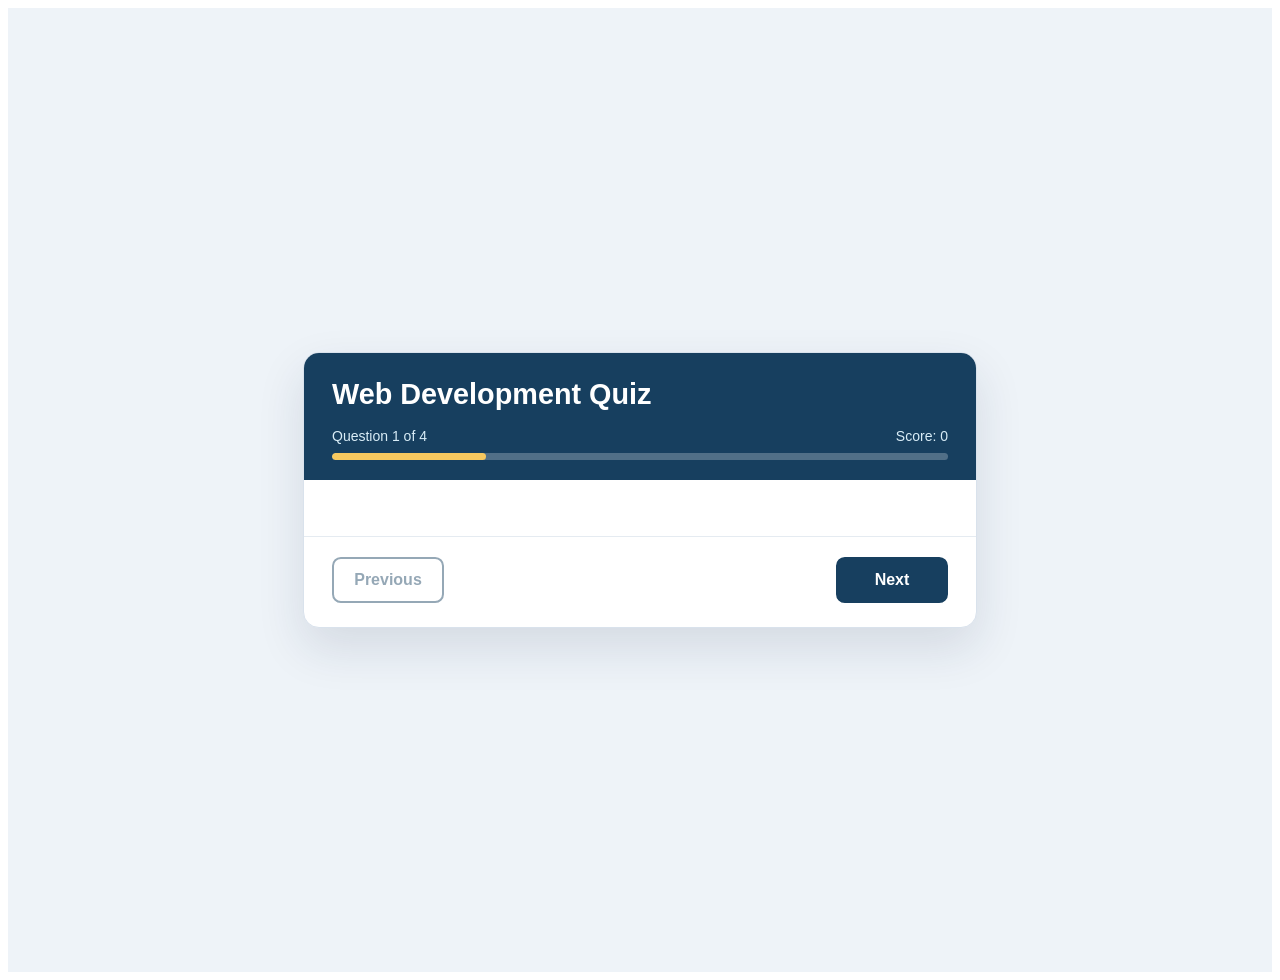
==== quiz.html @ 7ca2fd77 "first commit" ====
<!DOCTYPE html>
<html lang="en">
<head>
    <meta charset="UTF-8">
    <meta name="viewport" content="width=device-width, initial-scale=1.0">
    <title>Quiz</title>
    <link rel="stylesheet" href="css/quiz.css">
</head>
<body>
    <main class="quiBody">
        <section class="quiz-container" id="quiz" data-question-index="0" data-correct-answer="0">
            <header class="quiz-header">
                <h1 class="quiz-title">Web Development Quiz</h1>

                <div class="quiz-progress">
                    <span id="question-count">Question 1 of 4</span>
                    <span id="quiz-score">Score: 0</span>
                </div>

                <div class="progress-track" aria-hidden="true">
                    <div class="progress-bar" id="progress-bar" style="width: 25%;"></div>
                </div>
            </header>

            <div class="quiz-content" aria-live="polite">
                
            </div>

            <nav class="quiz-navigation" aria-label="Quiz navigation">
                <button class="quiz-button previous" id="previous-button" type="button" disabled>
                    Previous
                </button>
                <button class="quiz-button next" id="next-button" type="button">
                    Next
                </button>
            </nav>
        </section>
    </main>

    <script src="js/quiz.js"></script>
</body>
</html>
---- css/quiz.css ----
.quiBody {
	min-height: 100vh;
	display: grid;
	place-items: center;
	padding: 2rem 1rem;
	color: #172033;
	background: #eef3f8;
	font-family: "Segoe UI", Tahoma, sans-serif;
}

.quiz-container {
	width: min(100%, 42rem);
	overflow: hidden;
	background: #ffffff;
	border: 1px solid #d9e2ec;
	border-radius: 1rem;
	box-shadow: 0 1.25rem 3rem rgba(28, 45, 70, 0.12);
}

.quiz-header {
	padding: 1.5rem 1.75rem 1.25rem;
	color: #ffffff;
	background: #173f5f;
}

.quiz-title {
	margin: 0;
	font-size: clamp(1.35rem, 4vw, 1.8rem);
	line-height: 1.2;
}

.quiz-progress {
	display: flex;
	align-items: center;
	justify-content: space-between;
	gap: 1rem;
	margin-top: 1rem;
	color: #d9edf7;
	font-size: 0.875rem;
}

.progress-track {
	height: 0.45rem;
	margin-top: 0.55rem;
	overflow: hidden;
	background: rgba(255, 255, 255, 0.25);
	border-radius: 999px;
}

.progress-bar {
	width: 0%;
	height: 100%;
	background: #f6c85f;
	border-radius: inherit;
	transition: width 180ms ease;
}

.quiz-content {
	padding: 1.75rem;
}

.question-number {
	margin: 0 0 0.65rem;
	color: #53708c;
	font-size: 0.8rem;
	font-weight: 700;
	letter-spacing: 0.08em;
	text-transform: uppercase;
}

.question {
	margin: 0 0 1.5rem;
	color: #172033;
	font-size: clamp(1.2rem, 3vw, 1.55rem);
	line-height: 1.4;
}

.options {
	display: grid;
	gap: 0.75rem;
	margin: 0;
	padding: 0;
	list-style: none;
}

.option {
	width: 100%;
	padding: 1rem 1.1rem;
	color: #27364a;
	text-align: left;
	background: #f7f9fc;
	border: 2px solid #d9e2ec;
	border-radius: 0.65rem;
	cursor: pointer;
	font: inherit;
	line-height: 1.45;
	transition: border-color 150ms ease, background-color 150ms ease, transform 150ms ease;
}

.option:hover:not(:disabled),
.option:focus-visible {
	background: #edf5fb;
	border-color: #3282b8;
	outline: none;
	transform: translateY(-1px);
}

.option.selected {
	color: #173f5f;
	background: #e4f1f8;
	border-color: #3282b8;
}

.option.correct {
	color: #155d45;
	background: #e4f5ed;
	border-color: #35a276;
}

.option.incorrect {
	color: #8a2f36;
	background: #fcebed;
	border-color: #d9656c;
}

.option:disabled {
	cursor: default;
}

.quiz-navigation {
	display: flex;
	justify-content: space-between;
	gap: 0.75rem;
	padding: 1.25rem 1.75rem 1.5rem;
	border-top: 1px solid #e5ebf1;
}

.quiz-button {
	min-width: 7rem;
	padding: 0.75rem 1rem;
	color: #ffffff;
	background: #173f5f;
	border: 2px solid #173f5f;
	border-radius: 0.55rem;
	cursor: pointer;
	font: inherit;
	font-weight: 700;
	transition: background-color 150ms ease, border-color 150ms ease, opacity 150ms ease;
}

.quiz-button:hover:not(:disabled),
.quiz-button:focus-visible {
	background: #245b7d;
	border-color: #245b7d;
	outline: none;
}

.quiz-button.previous {
	color: #173f5f;
	background: transparent;
}

.quiz-button.previous:hover:not(:disabled),
.quiz-button.previous:focus-visible {
	color: #ffffff;
}

.quiz-button:disabled {
	cursor: not-allowed;
	opacity: 0.45;
}

.quiz-score {
	padding: 2rem 1.75rem;
	text-align: center;
}

.quiz-score h2 {
	margin: 0 0 0.5rem;
	color: #173f5f;
}

.quiz-score p {
	margin: 0;
	color: #53708c;
}

@media (max-width: 30rem) {
	.quiz-content,
	.quiz-header,
	.quiz-navigation {
		padding-right: 1rem;
		padding-left: 1rem;
	}

	.quiz-navigation {
		flex-direction: column-reverse;
	}

	.quiz-button {
		width: 100%;
	}
}
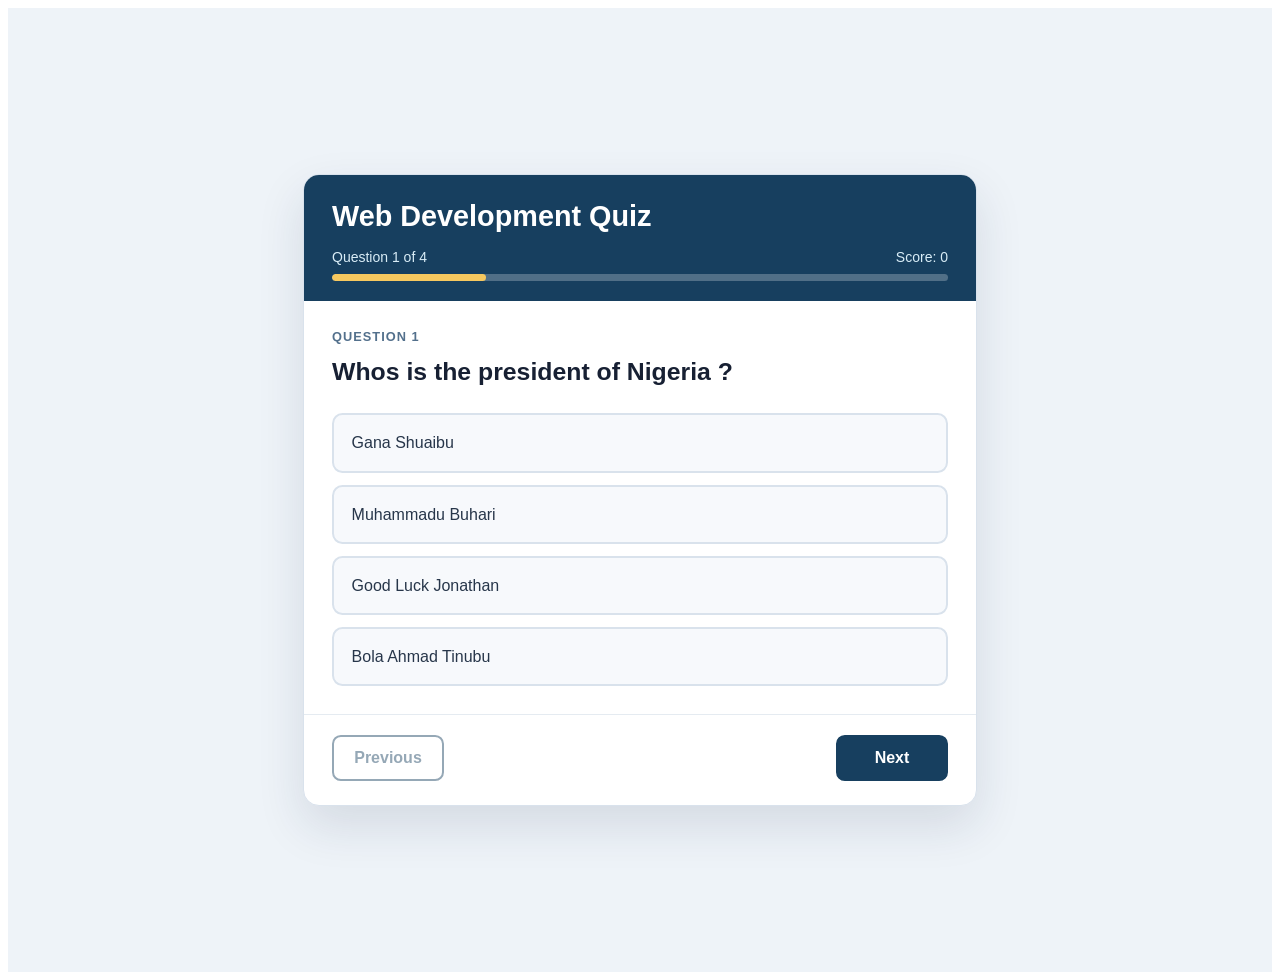
==== commit ced7d434: "update js by Abdul" ====
--- a/quiz.html
+++ b/quiz.html
@@ -13,12 +13,12 @@
                 <h1 class="quiz-title">Web Development Quiz</h1>
 
                 <div class="quiz-progress">
-                    <span id="question-count">Question 1 of 4</span>
+                    <span id="question-count"></span>
                     <span id="quiz-score">Score: 0</span>
                 </div>
 
                 <div class="progress-track" aria-hidden="true">
-                    <div class="progress-bar" id="progress-bar" style="width: 25%;"></div>
+                    <div class="progress-bar" id="progress-bar"></div>
                 </div>
             </header>
 
